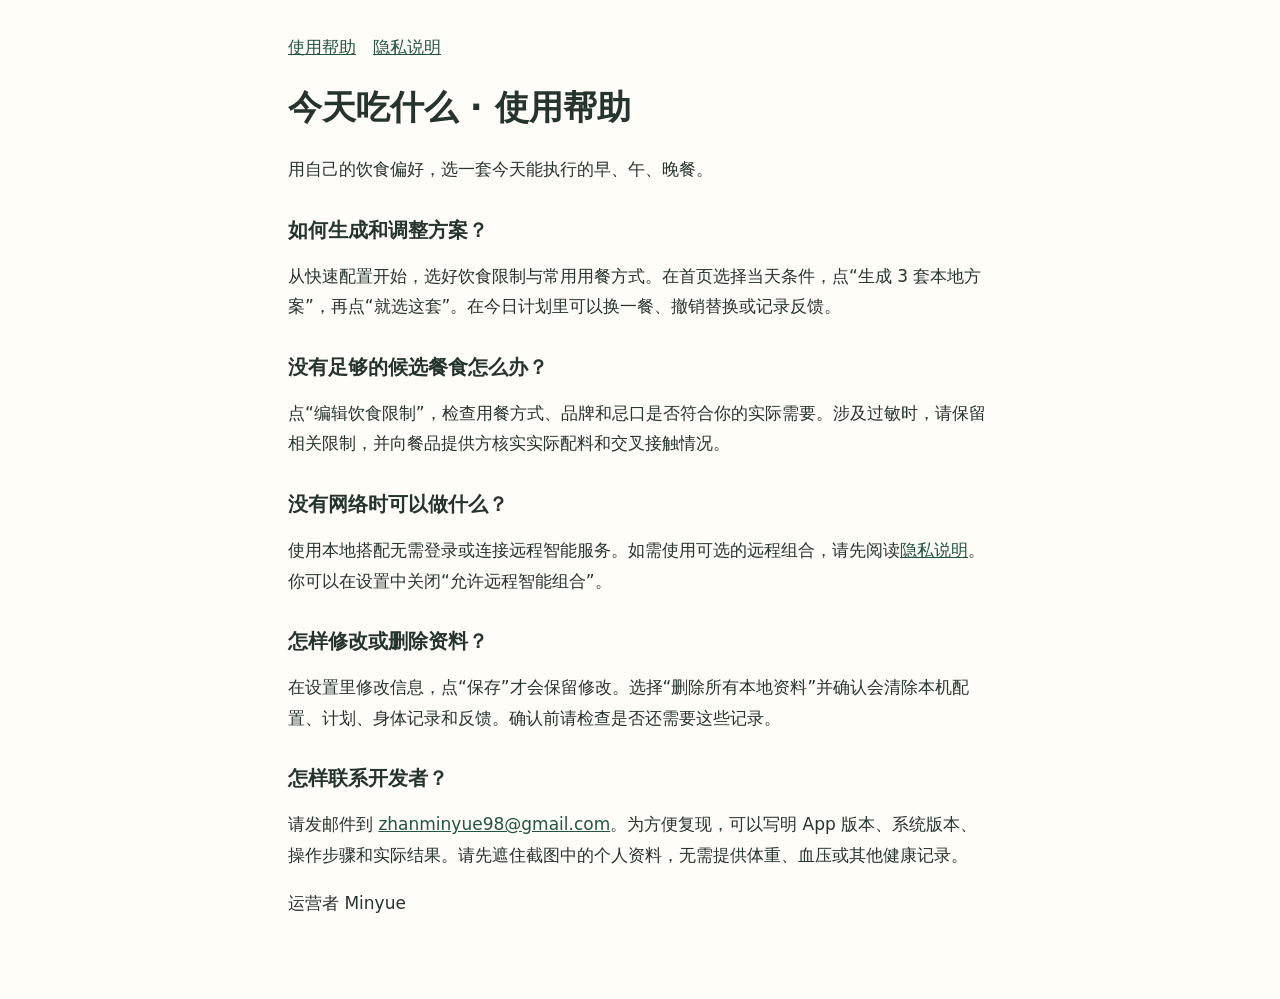
==== today-eats/support.html @ 60d28f0f "Publish Today Eats support and privacy pages" ====
<!doctype html><html lang="zh-CN"><head><meta charset="utf-8"><meta name="viewport" content="width=device-width,initial-scale=1"><title>今天吃什么 · 使用帮助</title><style>body{margin:0;background:#fffdf7;color:#25342c;font:17px/1.8 system-ui,sans-serif}main{max-width:44rem;margin:auto;padding:2rem 1.25rem 4rem}h1,h2{line-height:1.35}h2{font-size:1.25rem;margin-top:2rem}nav{display:flex;gap:1em}a{color:#235540}a:focus-visible{outline:3px solid currentColor}</style></head><body><main><nav aria-label="网站导航"><a href="support.html">使用帮助</a><a href="privacy.html">隐私说明</a></nav><h1>今天吃什么 · 使用帮助</h1><p>用自己的饮食偏好，选一套今天能执行的早、午、晚餐。</p><section><h2>如何生成和调整方案？</h2><p>从快速配置开始，选好饮食限制与常用用餐方式。在首页选择当天条件，点“生成 3 套本地方案”，再点“就选这套”。在今日计划里可以换一餐、撤销替换或记录反馈。</p></section><section><h2>没有足够的候选餐食怎么办？</h2><p>点“编辑饮食限制”，检查用餐方式、品牌和忌口是否符合你的实际需要。涉及过敏时，请保留相关限制，并向餐品提供方核实实际配料和交叉接触情况。</p></section><section><h2>没有网络时可以做什么？</h2><p>使用本地搭配无需登录或连接远程智能服务。如需使用可选的远程组合，请先阅读<a href="privacy.html">隐私说明</a>。你可以在设置中关闭“允许远程智能组合”。</p></section><section><h2>怎样修改或删除资料？</h2><p>在设置里修改信息，点“保存”才会保留修改。选择“删除所有本地资料”并确认会清除本机配置、计划、身体记录和反馈。确认前请检查是否还需要这些记录。</p></section><section><h2>怎样联系开发者？</h2><p>请发邮件到 <a href="mailto:zhanminyue98@gmail.com">zhanminyue98@gmail.com</a>。为方便复现，可以写明 App 版本、系统版本、操作步骤和实际结果。请先遮住截图中的个人资料，无需提供体重、血压或其他健康记录。</p></section><footer><p>运营者 Minyue</p></footer></main></body></html>
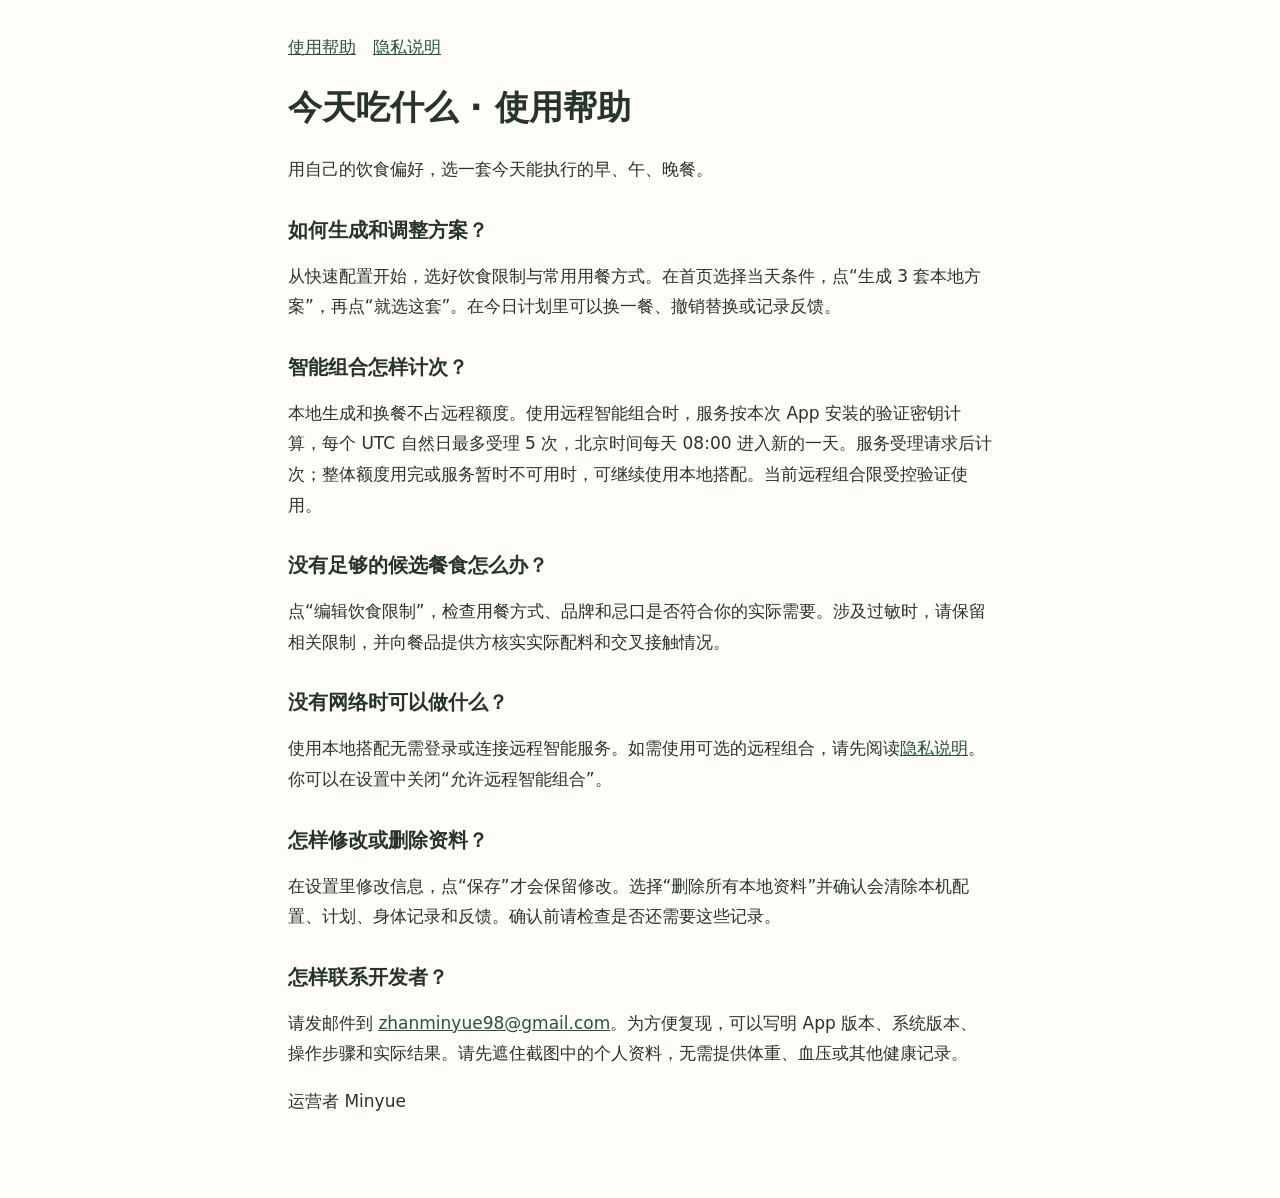
==== commit 32d1ad96: "说明今天吃什么远程组合的安装验证与每日额度" ====
--- a/today-eats/support.html
+++ b/today-eats/support.html
@@ -1 +1 @@
-<!doctype html><html lang="zh-CN"><head><meta charset="utf-8"><meta name="viewport" content="width=device-width,initial-scale=1"><title>今天吃什么 · 使用帮助</title><style>body{margin:0;background:#fffdf7;color:#25342c;font:17px/1.8 system-ui,sans-serif}main{max-width:44rem;margin:auto;padding:2rem 1.25rem 4rem}h1,h2{line-height:1.35}h2{font-size:1.25rem;margin-top:2rem}nav{display:flex;gap:1em}a{color:#235540}a:focus-visible{outline:3px solid currentColor}</style></head><body><main><nav aria-label="网站导航"><a href="support.html">使用帮助</a><a href="privacy.html">隐私说明</a></nav><h1>今天吃什么 · 使用帮助</h1><p>用自己的饮食偏好，选一套今天能执行的早、午、晚餐。</p><section><h2>如何生成和调整方案？</h2><p>从快速配置开始，选好饮食限制与常用用餐方式。在首页选择当天条件，点“生成 3 套本地方案”，再点“就选这套”。在今日计划里可以换一餐、撤销替换或记录反馈。</p></section><section><h2>没有足够的候选餐食怎么办？</h2><p>点“编辑饮食限制”，检查用餐方式、品牌和忌口是否符合你的实际需要。涉及过敏时，请保留相关限制，并向餐品提供方核实实际配料和交叉接触情况。</p></section><section><h2>没有网络时可以做什么？</h2><p>使用本地搭配无需登录或连接远程智能服务。如需使用可选的远程组合，请先阅读<a href="privacy.html">隐私说明</a>。你可以在设置中关闭“允许远程智能组合”。</p></section><section><h2>怎样修改或删除资料？</h2><p>在设置里修改信息，点“保存”才会保留修改。选择“删除所有本地资料”并确认会清除本机配置、计划、身体记录和反馈。确认前请检查是否还需要这些记录。</p></section><section><h2>怎样联系开发者？</h2><p>请发邮件到 <a href="mailto:zhanminyue98@gmail.com">zhanminyue98@gmail.com</a>。为方便复现，可以写明 App 版本、系统版本、操作步骤和实际结果。请先遮住截图中的个人资料，无需提供体重、血压或其他健康记录。</p></section><footer><p>运营者 Minyue</p></footer></main></body></html>
+<!doctype html><html lang="zh-CN"><head><meta charset="utf-8"><meta name="viewport" content="width=device-width,initial-scale=1"><title>今天吃什么 · 使用帮助</title><style>body{margin:0;background:#fffdf7;color:#25342c;font:17px/1.8 system-ui,sans-serif}main{max-width:44rem;margin:auto;padding:2rem 1.25rem 4rem}h1,h2{line-height:1.35}h2{font-size:1.25rem;margin-top:2rem}nav{display:flex;gap:1em}a{color:#235540}a:focus-visible{outline:3px solid currentColor}</style></head><body><main><nav aria-label="网站导航"><a href="support.html">使用帮助</a><a href="privacy.html">隐私说明</a></nav><h1>今天吃什么 · 使用帮助</h1><p>用自己的饮食偏好，选一套今天能执行的早、午、晚餐。</p><section><h2>如何生成和调整方案？</h2><p>从快速配置开始，选好饮食限制与常用用餐方式。在首页选择当天条件，点“生成 3 套本地方案”，再点“就选这套”。在今日计划里可以换一餐、撤销替换或记录反馈。</p></section><section><h2>智能组合怎样计次？</h2><p>本地生成和换餐不占远程额度。使用远程智能组合时，服务按本次 App 安装的验证密钥计算，每个 UTC 自然日最多受理 5 次，北京时间每天 08:00 进入新的一天。服务受理请求后计次；整体额度用完或服务暂时不可用时，可继续使用本地搭配。当前远程组合限受控验证使用。</p></section><section><h2>没有足够的候选餐食怎么办？</h2><p>点“编辑饮食限制”，检查用餐方式、品牌和忌口是否符合你的实际需要。涉及过敏时，请保留相关限制，并向餐品提供方核实实际配料和交叉接触情况。</p></section><section><h2>没有网络时可以做什么？</h2><p>使用本地搭配无需登录或连接远程智能服务。如需使用可选的远程组合，请先阅读<a href="privacy.html">隐私说明</a>。你可以在设置中关闭“允许远程智能组合”。</p></section><section><h2>怎样修改或删除资料？</h2><p>在设置里修改信息，点“保存”才会保留修改。选择“删除所有本地资料”并确认会清除本机配置、计划、身体记录和反馈。确认前请检查是否还需要这些记录。</p></section><section><h2>怎样联系开发者？</h2><p>请发邮件到 <a href="mailto:zhanminyue98@gmail.com">zhanminyue98@gmail.com</a>。为方便复现，可以写明 App 版本、系统版本、操作步骤和实际结果。请先遮住截图中的个人资料，无需提供体重、血压或其他健康记录。</p></section><footer><p>运营者 Minyue</p></footer></main></body></html>
